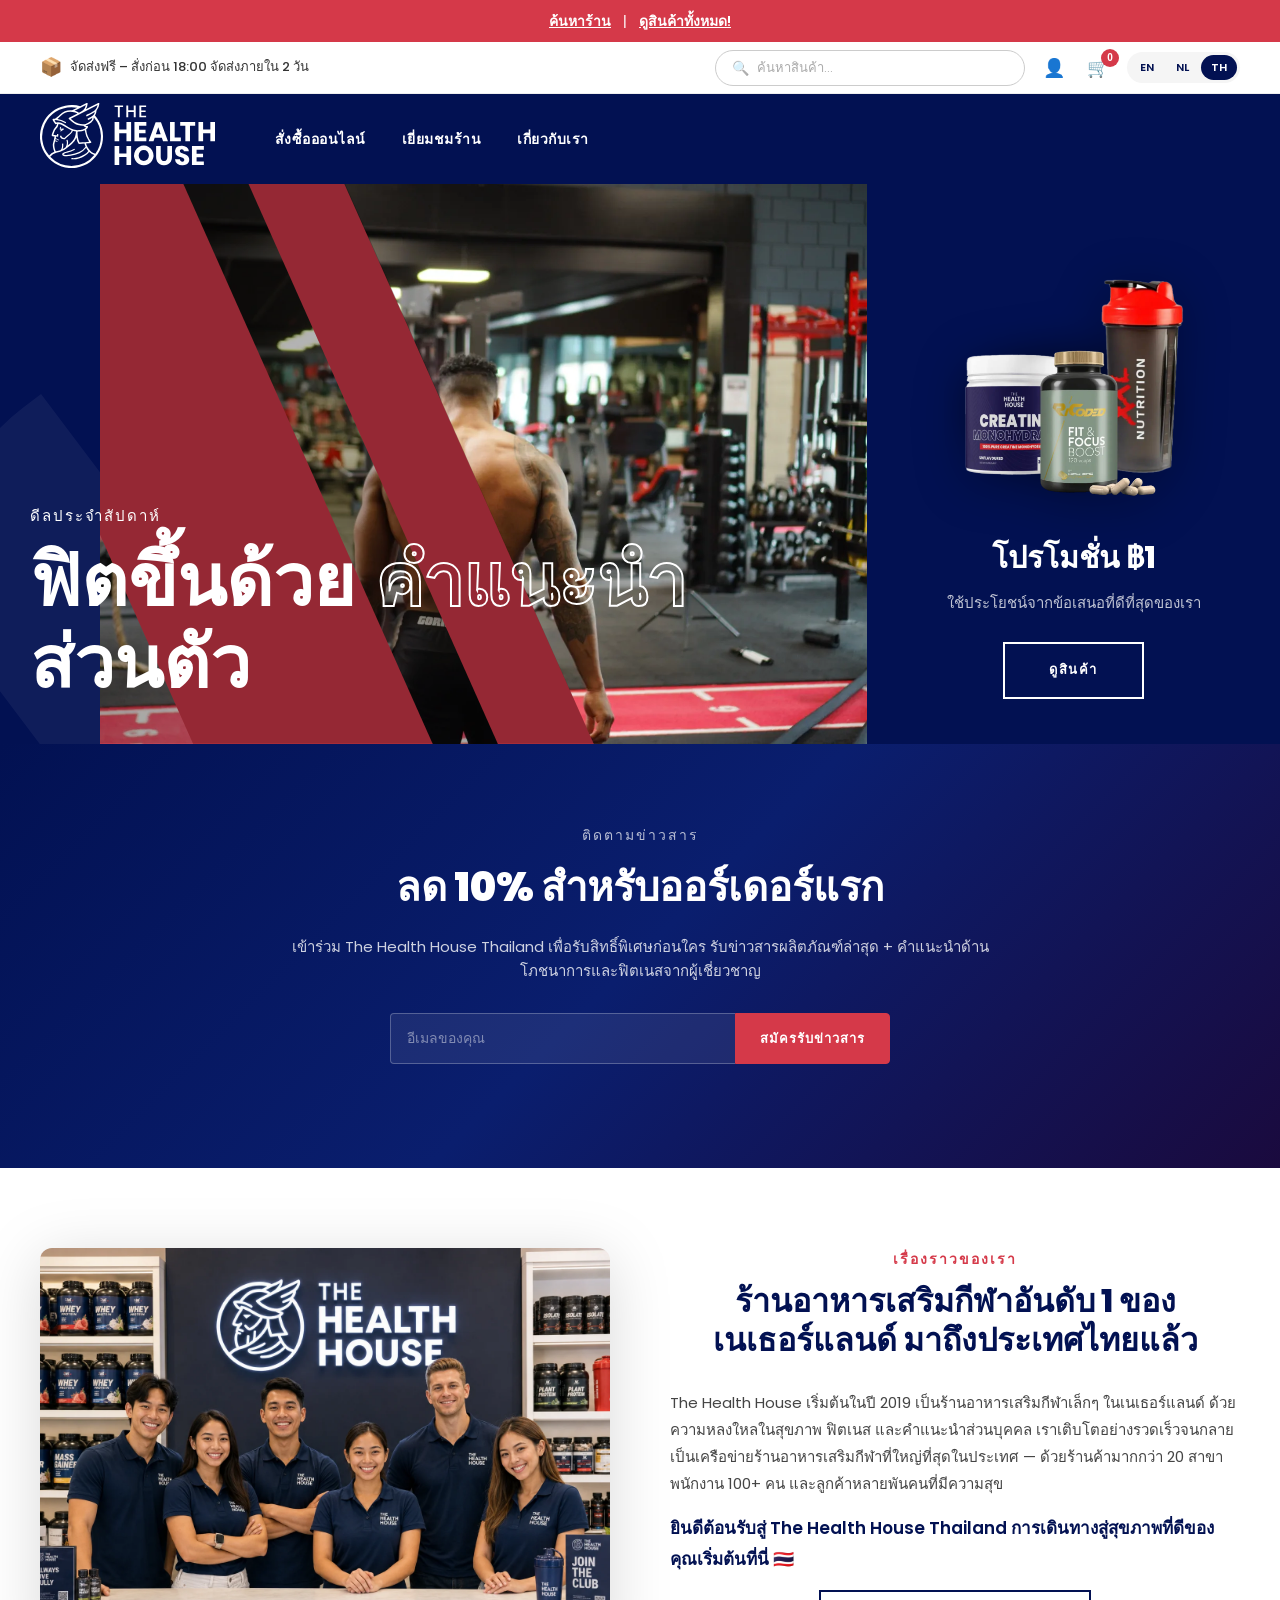
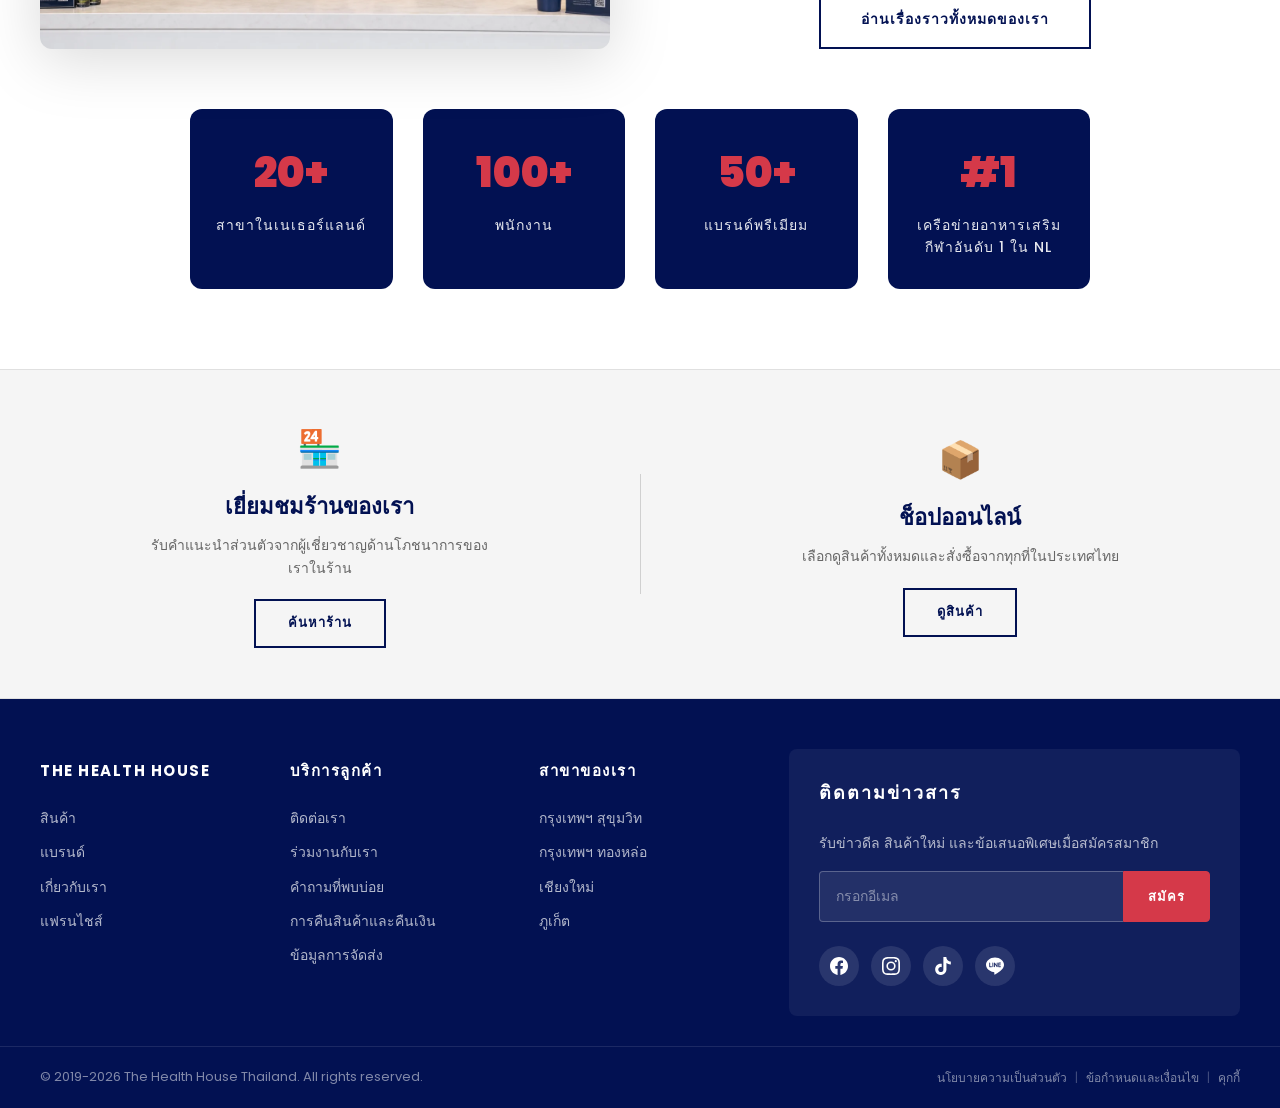
==== index.html @ bcbe236f "Initial commit: THH Thailand whitelabel site - index.html (homepage with hero, GNC-style footer) - a" ====
<!DOCTYPE html>
<html lang="en">
<head>
  <meta charset="UTF-8">
  <meta name="viewport" content="width=device-width, initial-scale=1.0">
  <title>The Health House Thailand</title>
  <link rel="stylesheet" href="styles.css">
</head>
<body>

  <!-- ===== LAYER 1: ANNOUNCEMENT BAR (RED) ===== -->
  <div class="announcement-bar">
    <a href="#locations" data-i18n="annLink1">FIND A STORE</a>
    <span class="divider">|</span>
    <a href="products.html" data-i18n="annLink2">VIEW OUR PRODUCTS!</a>
  </div>

  <!-- ===== LAYER 2: INFO BAR (WHITE) ===== -->
  <div class="info-bar">
    <div class="info-bar-inner">
      <div class="info-bar-left">
        <span class="icon">📦</span>
        <span data-i18n="shippingInfo">Free shipping – Order before 18:00, delivered within 2 days</span>
      </div>
      <div class="info-bar-right">
        <div class="search-box">
          <span class="search-icon">🔍</span>
          <input type="text" data-i18n-placeholder="searchPlaceholder" placeholder="Search products...">
        </div>
        <button class="icon-btn">👤</button>
        <button class="icon-btn cart-btn">🛒<span class="cart-badge">0</span></button>
        <div class="lang-switcher">
          <button onclick="setLang('en')" id="btn-en">EN</button>
          <button onclick="setLang('nl')" id="btn-nl">NL</button>
          <button onclick="setLang('th')" class="active" id="btn-th">TH</button>
        </div>
      </div>
    </div>
  </div>

  <!-- ===== LAYER 3: MAIN NAV (NAVY) ===== -->
  <header class="site-header">
    <div class="header-inner">
      <a href="index.html" class="header-logo">
        <img src="assets/tth-logo.svg" alt="The Health House">
      </a>
      <nav class="header-nav">
        <a href="products.html" data-i18n="navProducts">PRODUCTS</a>
        <a href="#locations" data-i18n="navLocations">VISIT A STORE</a>
        <a href="about.html" data-i18n="navAbout">ABOUT US</a>
      </nav>
    </div>
  </header>

  <!-- ===== HERO SECTION (exact match THH.nl layout) ===== -->
  <section class="hero page-hero">
    <!-- Title overlay - absolutely positioned over the image -->
    <div class="hero-title">
      <span class="title-sub" data-i18n="heroTag">DEALS OF THE WEEK</span>
      <h1 data-i18n-html="heroTitle">FITTER WITH <span>PERSONAL</span> ADVICE</h1>
    </div>
    <!-- Inner: image left + content right -->
    <div class="hero-inner">
      <div class="hero-image" style="background-image: url('assets/hero-gym-bg.webp');"></div>
      <div class="hero-content">
        <img src="assets/Producten-3.webp" alt="Products" class="hero-panel-img">
        <span class="inner-title" data-i18n="heroPanelTitle">€1,- DEALS</span>
        <p data-i18n="heroPanelText">Take advantage of our sharpest offers</p>
        <a href="#products" class="btn-outline-hero" data-i18n="heroCta">VIEW PRODUCTS</a>
      </div>
    </div>
  </section>

  <!-- ===== NEWSLETTER / 10% OFF SECTION ===== -->
  <section class="newsletter-section" id="about">
    <div class="newsletter-inner">
      <p class="sub" data-i18n="nlSub">Stay updated</p>
      <h2 data-i18n="nlTitle">10% OFF YOUR FIRST ORDER</h2>
      <p data-i18n="nlText">Join The Health House Thailand for exclusive access to our launches, the latest products + nutrition and fitness advice from our experts.</p>
      <form class="newsletter-form" onsubmit="event.preventDefault();">
        <input type="email" data-i18n-placeholder="nlPlaceholder" placeholder="Your e-mail address">
        <button type="submit" data-i18n="nlBtn">SUBSCRIBE</button>
      </form>
    </div>
  </section>

  <!-- ===== ABOUT US TEASER ===== -->
  <section class="about-section" id="about-us">
    <div class="about-inner">
      <div class="about-grid">
        <!-- Left: Team image -->
        <div class="about-label">
          <img src="assets/about-team.webp" alt="The Health House Thailand Team">
        </div>
        <!-- Right: Short intro + link -->
        <div class="about-content">
          <p class="section-subtitle" data-i18n="aboutSub">Our Story</p>
          <h2 class="section-title" data-i18n="aboutTitle">THE NETHERLANDS' #1 SPORTS NUTRITION STORE IS COMING TO THAILAND</h2>
          <div class="about-text">
            <p data-i18n="aboutP1">The Health House started in 2019 as a small sports nutrition store in the Netherlands. With a passion for health, fitness and personal advice, we quickly grew into the largest sports nutrition chain in the country — with over 20 stores, 100+ employees, and thousands of happy customers.</p>
            <p data-i18n="aboutP4">Welcome to The Health House Thailand. Your health journey starts here. 🇹🇭</p>
          </div>
          <a href="about.html" class="btn-outline" data-i18n="aboutReadMore">READ OUR FULL STORY</a>
        </div>
      </div>
      <!-- Stats row -->
      <div class="about-stats">
        <div class="stat-card">
          <div class="stat-number">20+</div>
          <div class="stat-label" data-i18n="aboutStat1">Stores in the Netherlands</div>
        </div>
        <div class="stat-card">
          <div class="stat-number">100+</div>
          <div class="stat-label" data-i18n="aboutStat2">Employees</div>
        </div>
        <div class="stat-card">
          <div class="stat-number">50+</div>
          <div class="stat-label" data-i18n="aboutStat3">Premium Brands</div>
        </div>
        <div class="stat-card">
          <div class="stat-number">#1</div>
          <div class="stat-label" data-i18n="aboutStat4">Sports Nutrition Chain in NL</div>
        </div>
      </div>
    </div>
  </section>



  <!-- ===== PRE-FOOTER CTA BANNER ===== -->
  <section class="prefooter-cta">
    <div class="prefooter-inner">
      <div class="prefooter-card">
        <div class="prefooter-icon">🏪</div>
        <h3 data-i18n="prefooterVisitTitle">Visit Our Store</h3>
        <p data-i18n="prefooterVisitText">Get personal advice from our nutrition experts in-store</p>
        <a href="#locations" class="prefooter-btn" data-i18n="prefooterVisitBtn">FIND A STORE</a>
      </div>
      <div class="prefooter-divider"></div>
      <div class="prefooter-card">
        <div class="prefooter-icon">📦</div>
        <h3 data-i18n="prefooterShopTitle">Shop Online</h3>
        <p data-i18n="prefooterShopText">Browse our full product range and order from anywhere in Thailand</p>
        <a href="products.html" class="prefooter-btn" data-i18n="prefooterShopBtn">BROWSE PRODUCTS</a>
      </div>
    </div>
  </section>

  <!-- ===== FOOTER (GNC-inspired modern layout) ===== -->
  <footer class="site-footer" id="contact">
    <div class="footer-main">
      <div class="footer-inner">
        <!-- Col 1: The Health House -->
        <div class="footer-col">
          <h3 data-i18n="footerColTitle">The Health House</h3>
          <ul>
            <li><a href="products.html" data-i18n="footerShop">Products</a></li>
            <li><a href="#" data-i18n="footerBrands">Brands</a></li>
            <li><a href="about.html" data-i18n="footerAbout">About Us</a></li>
            <li><a href="#" data-i18n="footerFranchise">Franchise</a></li>
          </ul>
        </div>

        <!-- Col 2: Customer Service -->
        <div class="footer-col">
          <h3 data-i18n="footerServiceTitle">Customer Service</h3>
          <ul>
            <li><a href="#contact" data-i18n="footerContact">Contact</a></li>
            <li><a href="#" data-i18n="footerJobs">Careers</a></li>
            <li><a href="#" data-i18n="footerFAQ">FAQ</a></li>
            <li><a href="#" data-i18n="footerReturns">Returns & Refunds</a></li>
            <li><a href="#" data-i18n="footerShipping">Shipping Info</a></li>
          </ul>
        </div>

        <!-- Col 3: Our Locations -->
        <div class="footer-col" id="locations">
          <h3 data-i18n="footerLocTitle">Our Locations</h3>
          <ul>
            <li><a href="#" data-i18n="footerLoc1">Bangkok Sukhumvit</a></li>
            <li><a href="#" data-i18n="footerLoc2">Bangkok Thonglor</a></li>
            <li><a href="#" data-i18n="footerLoc3">Chiang Mai</a></li>
            <li><a href="#" data-i18n="footerLoc4">Phuket</a></li>
          </ul>
        </div>

        <!-- Col 4: Stay Connected -->
        <div class="footer-col footer-newsletter">
          <h3 data-i18n="footerNewsletterTitle">STAY CONNECTED</h3>
          <p data-i18n="footerNewsletterText">Get the latest deals, new arrivals and exclusive offers when you sign up</p>
          <form class="newsletter-form" onsubmit="event.preventDefault();">
            <input type="email" data-i18n-placeholder="footerNewsletterPlaceholder" placeholder="Enter email">
            <button type="submit" data-i18n="footerNewsletterBtn">SIGN UP</button>
          </form>
          <div class="footer-social">
            <a href="#" title="Facebook" aria-label="Facebook">
              <svg viewBox="0 0 24 24" fill="currentColor"><path d="M24 12.073c0-6.627-5.373-12-12-12s-12 5.373-12 12c0 5.99 4.388 10.954 10.125 11.854v-8.385H7.078v-3.47h3.047V9.43c0-3.007 1.792-4.669 4.533-4.669 1.312 0 2.686.235 2.686.235v2.953H15.83c-1.491 0-1.956.925-1.956 1.874v2.25h3.328l-.532 3.47h-2.796v8.385C19.612 23.027 24 18.062 24 12.073z"/></svg>
            </a>
            <a href="#" title="Instagram" aria-label="Instagram">
              <svg viewBox="0 0 24 24" fill="currentColor"><path d="M12 2.163c3.204 0 3.584.012 4.85.07 3.252.148 4.771 1.691 4.919 4.919.058 1.265.069 1.645.069 4.849 0 3.205-.012 3.584-.069 4.849-.149 3.225-1.664 4.771-4.919 4.919-1.266.058-1.644.07-4.85.07-3.204 0-3.584-.012-4.849-.07-3.26-.149-4.771-1.699-4.919-4.92-.058-1.265-.07-1.644-.07-4.849 0-3.204.013-3.583.07-4.849.149-3.227 1.664-4.771 4.919-4.919 1.266-.057 1.645-.069 4.849-.069zM12 0C8.741 0 8.333.014 7.053.072 2.695.272.273 2.69.073 7.052.014 8.333 0 8.741 0 12c0 3.259.014 3.668.072 4.948.2 4.358 2.618 6.78 6.98 6.98C8.333 23.986 8.741 24 12 24c3.259 0 3.668-.014 4.948-.072 4.354-.2 6.782-2.618 6.979-6.98.059-1.28.073-1.689.073-4.948 0-3.259-.014-3.667-.072-4.947-.196-4.354-2.617-6.78-6.979-6.98C15.668.014 15.259 0 12 0zm0 5.838a6.162 6.162 0 100 12.324 6.162 6.162 0 000-12.324zM12 16a4 4 0 110-8 4 4 0 010 8zm6.406-11.845a1.44 1.44 0 100 2.881 1.44 1.44 0 000-2.881z"/></svg>
            </a>
            <a href="#" title="TikTok" aria-label="TikTok">
              <svg viewBox="0 0 24 24" fill="currentColor"><path d="M12.525.02c1.31-.02 2.61-.01 3.91-.02.08 1.53.63 3.09 1.75 4.17 1.12 1.11 2.7 1.62 4.24 1.79v4.03c-1.44-.05-2.89-.35-4.2-.97-.57-.26-1.1-.59-1.62-.93-.01 2.92.01 5.84-.02 8.75-.08 1.4-.54 2.79-1.35 3.94-1.31 1.92-3.58 3.17-5.91 3.21-1.43.08-2.86-.31-4.08-1.03-2.02-1.19-3.44-3.37-3.65-5.71-.02-.5-.03-1-.01-1.49.18-1.9 1.12-3.72 2.58-4.96 1.66-1.44 3.98-2.13 6.15-1.72.02 1.48-.04 2.96-.04 4.44-.99-.32-2.15-.23-3.02.37-.63.41-1.11 1.04-1.36 1.75-.21.51-.15 1.07-.14 1.61.24 1.64 1.82 3.02 3.5 2.87 1.12-.01 2.19-.66 2.77-1.61.19-.33.4-.67.41-1.06.1-1.79.06-3.57.07-5.36.01-4.03-.01-8.05.02-12.07z"/></svg>
            </a>
            <a href="#" title="LINE" aria-label="LINE">
              <svg viewBox="0 0 24 24" fill="currentColor"><path d="M19.365 9.863c.349 0 .63.285.63.631 0 .345-.281.63-.63.63H17.61v1.125h1.755c.349 0 .63.283.63.63 0 .344-.281.629-.63.629h-2.386c-.345 0-.627-.285-.627-.629V8.108c0-.345.282-.63.63-.63h2.386c.346 0 .627.285.627.63 0 .349-.281.63-.63.63H17.61v1.125h1.755zm-3.855 3.016c0 .27-.174.51-.432.596-.064.021-.133.031-.199.031-.211 0-.391-.09-.51-.25l-2.443-3.317v2.94c0 .344-.279.629-.631.629-.346 0-.626-.285-.626-.629V8.108c0-.27.173-.51.43-.595.06-.023.136-.033.194-.033.195 0 .375.104.495.254l2.462 3.33V8.108c0-.345.282-.63.63-.63.345 0 .63.285.63.63v4.771zm-5.741 0c0 .344-.282.629-.631.629-.345 0-.627-.285-.627-.629V8.108c0-.345.282-.63.63-.63.346 0 .628.285.628.63v4.771zm-2.466.629H4.917c-.345 0-.63-.285-.63-.629V8.108c0-.345.285-.63.63-.63.348 0 .63.285.63.63v4.141h1.756c.348 0 .629.283.629.63 0 .344-.282.629-.629.629M24 10.314C24 4.943 18.615.572 12 .572S0 4.943 0 10.314c0 4.811 4.27 8.842 10.035 9.608.391.082.923.258 1.058.59.12.301.079.766.038 1.08l-.164 1.02c-.045.301-.24 1.186 1.049.645 1.291-.539 6.916-4.078 9.436-6.975C23.176 14.393 24 12.458 24 10.314"/></svg>
            </a>
          </div>
        </div>
      </div>
    </div>

    <!-- Footer bottom -->
    <div class="footer-bottom">
      <div class="footer-bottom-inner">
        <span class="footer-copyright">© 2019-2026 The Health House Thailand. All rights reserved.</span>
        <div class="footer-legal">
          <a href="#" data-i18n="footerPrivacy">Privacy Policy</a>
          <span class="footer-sep">|</span>
          <a href="#" data-i18n="footerTerms">Terms & Conditions</a>
          <span class="footer-sep">|</span>
          <a href="#" data-i18n="footerCookies">Cookies</a>
        </div>
      </div>
    </div>
  </footer>

  <script src="app.js"></script>
</body>
</html>
---- styles.css ----
/* ===== The Health House Thailand — 1:1 match with thehealthhouse.nl ===== */
@import url('https://fonts.googleapis.com/css2?family=Poppins:wght@300;400;500;600;700;800;900&display=swap');

:root {
  --navy: #021152;
  --red: #d53949;
  --white: #ffffff;
  --light-gray: #f5f5f5;
  --text-dark: #333;
  --text-light: #777;
}

* { margin: 0; padding: 0; box-sizing: border-box; }
html { scroll-behavior: smooth; }
body { font-family: 'Poppins', sans-serif; color: var(--text-dark); line-height: 1.6; }
a { text-decoration: none; color: inherit; }
img { max-width: 100%; height: auto; }

/* ===== LAYER 1: ANNOUNCEMENT BAR (RED) ===== */
.announcement-bar {
  background: var(--red);
  color: var(--white);
  font-size: 14px;
  font-weight: 500;
  padding: 10px 0;
  text-align: center;
  text-transform: uppercase;
}
.announcement-bar a {
  color: var(--white);
  font-weight: 600;
  text-decoration: underline;
}
.announcement-bar a:hover { opacity: 0.85; }
.announcement-bar .divider {
  margin: 0 8px;
  opacity: 0.8;
}

/* ===== LAYER 2: INFO BAR (WHITE) ===== */
.info-bar {
  background: var(--white);
  border-bottom: 1px solid #eee;
  padding: 0 40px;
  height: 52px;
  display: flex;
  align-items: center;
}
.info-bar-inner {
  max-width: 1400px;
  margin: 0 auto;
  width: 100%;
  display: flex;
  align-items: center;
  justify-content: space-between;
}
.info-bar-left {
  display: flex;
  align-items: center;
  gap: 8px;
  font-size: 13px;
  color: var(--text-dark);
  font-weight: 500;
}
.info-bar-left .icon { font-size: 18px; }
.info-bar-right {
  display: flex;
  align-items: center;
  gap: 14px;
}

/* Search box in info bar */
.search-box {
  display: flex;
  align-items: center;
  border: 1.5px solid #ccc;
  border-radius: 25px;
  padding: 6px 16px;
  gap: 8px;
  min-width: 220px;
}
.search-box .search-icon { font-size: 14px; opacity: 0.5; }
.search-box input {
  border: none;
  outline: none;
  font-family: 'Poppins', sans-serif;
  font-size: 13px;
  color: var(--text-dark);
  width: 100%;
  background: transparent;
}
.search-box input::placeholder { color: #aaa; }

/* Icon buttons in info bar */
.icon-btn {
  background: none;
  border: none;
  font-size: 18px;
  cursor: pointer;
  padding: 4px;
  position: relative;
}
.cart-btn .cart-badge {
  position: absolute;
  top: -4px;
  right: -6px;
  background: var(--red);
  color: var(--white);
  font-size: 10px;
  font-weight: 700;
  width: 18px;
  height: 18px;
  border-radius: 50%;
  display: flex;
  align-items: center;
  justify-content: center;
}

/* Language switcher */
.lang-switcher {
  display: flex;
  gap: 2px;
  background: var(--light-gray);
  border-radius: 20px;
  padding: 3px;
}
.lang-switcher button {
  padding: 4px 10px;
  border: none;
  border-radius: 16px;
  font-size: 11px;
  font-weight: 600;
  font-family: 'Poppins', sans-serif;
  cursor: pointer;
  transition: all 0.3s;
  background: transparent;
  color: var(--navy);
}
.lang-switcher button.active {
  background: var(--navy);
  color: var(--white);
}
.lang-switcher button:hover:not(.active) { background: #e0e0e0; }

/* ===== LAYER 3: MAIN NAV (NAVY) ===== */
.site-header {
  background: var(--navy);
  padding: 0 40px;
  display: flex;
  align-items: center;
  justify-content: center;
  position: sticky;
  top: 0;
  z-index: 1000;
  height: 90px;
}
.site-header .header-inner {
  max-width: 1400px;
  margin: 0 auto;
  width: 100%;
  display: flex;
  align-items: center;
  gap: 60px;
}
.header-logo img {
  height: 65px;
  filter: brightness(0) invert(1);
}
.header-nav {
  display: flex;
  gap: 36px;
  align-items: center;
}
.header-nav a {
  font-size: 14px;
  font-weight: 600;
  text-transform: uppercase;
  color: var(--white);
  letter-spacing: 0.5px;
  transition: color 0.3s;
  position: relative;
  white-space: nowrap;
}
.header-nav a:hover { color: var(--red); }
.header-nav a::after {
  content: '';
  position: absolute;
  bottom: -4px;
  left: 0;
  width: 0;
  height: 2px;
  background: var(--red);
  transition: width 0.3s;
}
.header-nav a:hover::after { width: 100%; }

/* ===== HERO SECTION (exact match THH.nl) ===== */
.page-hero {
  position: relative;
  background: var(--navy);
  overflow: visible;
  padding: 0;
}
/* Subtle background pattern overlay */
.page-hero::after {
  content: '';
  position: absolute;
  inset: 0;
  background-image: url('assets/bg-pat-01.svg');
  background-size: cover;
  background-repeat: no-repeat;
  opacity: 0.5;
  z-index: 0;
  pointer-events: none;
}

/* Title — absolutely positioned over the image */
.hero-title {
  position: absolute;
  bottom: 40px;
  left: 30px;
  z-index: 10;
  width: 55%;
  color: var(--white);
}
.hero-title .title-sub {
  display: block;
  font-size: 15px;
  font-weight: 500;
  text-transform: uppercase;
  letter-spacing: 2px;
  margin-bottom: 12px;
}
.hero-title h1 {
  font-family: 'Open Sans', sans-serif;
  font-size: 72px;
  font-weight: 800;
  line-height: 82px;
  text-transform: uppercase;
  color: var(--white);
  margin: 0;
}
/* "PERSONAL" / "PERSOONLIJK" — outline text effect */
.hero-title h1 span {
  color: transparent;
  -webkit-text-stroke: 2px var(--white);
  -webkit-text-fill-color: transparent;
}

/* Hero inner — image left + content right */
.hero-inner {
  position: relative;
  z-index: 1;
  display: flex;
  margin: 0 0 0 100px;
}

/* Hero image — gym photo */
.hero-image {
  flex: 0 0 65%;
  min-height: 560px;
  background-size: cover;
  background-position: center center;
  position: relative;
}
/* Diagonal red lines overlay on image */
.hero-image::after {
  content: '';
  position: absolute;
  inset: 0;
  right: -80px;
  background-image: url('assets/hero-img-overlay.svg');
  background-size: contain;
  background-repeat: no-repeat;
  z-index: 1;
  pointer-events: none;
}

/* Hero content — navy panel with product */
.hero-content {
  flex: 1;
  background: var(--navy);
  display: flex;
  flex-direction: column;
  align-items: center;
  justify-content: center;
  padding: 75px 30px 40px;
  text-align: center;
  color: var(--white);
  position: relative;
  z-index: 2;
}
.hero-panel-img {
  width: 260px;
  max-width: 90%;
  height: auto;
  margin-bottom: 24px;
  filter: drop-shadow(0 8px 24px rgba(0,0,0,0.3));
}
.hero-content .inner-title {
  display: block;
  font-size: 30px;
  font-weight: 800;
  text-transform: uppercase;
  margin-bottom: 10px;
  color: var(--white);
}
.hero-content p {
  font-size: 15px;
  color: rgba(255,255,255,0.75);
  margin-bottom: 28px;
  line-height: 1.5;
}
/* Hero outlined button — white on navy bg */
.btn-outline-hero {
  display: inline-block;
  padding: 16px 44px;
  background: transparent;
  color: var(--white);
  font-size: 13px;
  font-weight: 700;
  text-transform: uppercase;
  border: 2px solid var(--white);
  border-radius: 0;
  cursor: pointer;
  transition: all 0.3s;
  letter-spacing: 1.5px;
}
.btn-outline-hero:hover { background: var(--white); color: var(--navy); }

/* General primary button */
.btn-primary {
  display: inline-block;
  padding: 16px 40px;
  background: var(--white);
  color: var(--navy);
  font-size: 14px;
  font-weight: 700;
  text-transform: uppercase;
  border: none;
  cursor: pointer;
  transition: all 0.3s;
  letter-spacing: 1px;
}
.btn-primary:hover { background: var(--red); color: var(--white); }

/* ===== SECTION TITLES (matches "POPULAIR" / "BEST SELLER") ===== */
.section { padding: 60px 40px; }
.section-inner { max-width: 1400px; margin: 0 auto; }
.section-subtitle {
  text-align: center;
  font-size: 16px;
  font-weight: 600;
  color: var(--red);
  text-transform: uppercase;
  letter-spacing: 2px;
  margin-bottom: 8px;
}
.section-title {
  text-align: center;
  font-size: 48px;
  font-weight: 900;
  color: var(--navy);
  text-transform: uppercase;
  margin-bottom: 40px;
}

/* ===== PRODUCT GRID (5 columns like original) ===== */
.product-grid {
  display: grid;
  grid-template-columns: repeat(5, 1fr);
  gap: 24px;
  margin-bottom: 40px;
}
.product-card {
  position: relative;
  text-align: left;
}
.product-card .badge {
  position: absolute;
  top: 10px;
  left: 10px;
  background: var(--red);
  color: var(--white);
  font-size: 11px;
  font-weight: 700;
  padding: 4px 10px;
  border-radius: 3px;
  text-transform: uppercase;
  z-index: 2;
}
.product-card .badge.coming-soon {
  background: var(--navy);
}
.product-card-img {
  width: 100%;
  aspect-ratio: 1;
  object-fit: contain;
  background: var(--white);
  margin-bottom: 12px;
}
.product-card .brand {
  font-size: 13px;
  font-weight: 500;
  color: var(--red);
  margin-bottom: 4px;
}
.product-card .name {
  font-size: 15px;
  font-weight: 700;
  color: var(--navy);
  line-height: 1.3;
  margin-bottom: 8px;
}
.product-card .price {
  font-size: 18px;
  font-weight: 700;
  color: var(--navy);
}
.product-card .price .old {
  text-decoration: line-through;
  color: var(--text-light);
  font-weight: 400;
  margin-right: 8px;
}
.product-card .coming-soon-text {
  font-size: 14px;
  font-weight: 600;
  color: var(--red);
}

/* View more button (outlined, centered) */
.btn-outline {
  display: block;
  width: fit-content;
  margin: 0 auto;
  padding: 16px 40px;
  border: 2px solid var(--navy);
  background: transparent;
  color: var(--navy);
  font-size: 14px;
  font-weight: 700;
  text-transform: uppercase;
  letter-spacing: 1px;
  cursor: pointer;
  transition: all 0.3s;
  font-family: 'Poppins', sans-serif;
}
.btn-outline:hover {
  background: var(--navy);
  color: var(--white);
}

/* ===== NEWSLETTER / 10% KORTING SECTION ===== */
.newsletter-section {
  background: linear-gradient(135deg, var(--navy) 0%, #0a1e6e 50%, #1a0a3e 100%);
  padding: 80px 40px;
  text-align: center;
  color: var(--white);
}
.newsletter-inner {
  max-width: 700px;
  margin: 0 auto;
}
.newsletter-section .sub {
  font-size: 14px;
  text-transform: uppercase;
  letter-spacing: 2px;
  color: rgba(255,255,255,0.7);
  margin-bottom: 8px;
}
.newsletter-section h2 {
  font-size: 40px;
  font-weight: 900;
  text-transform: uppercase;
  margin-bottom: 16px;
}
.newsletter-section p {
  font-size: 15px;
  color: rgba(255,255,255,0.8);
  margin-bottom: 30px;
  line-height: 1.6;
}
.newsletter-form {
  display: flex;
  gap: 0;
  max-width: 500px;
  margin: 0 auto;
}
.newsletter-form input {
  flex: 1;
  padding: 16px 20px;
  border: none;
  font-family: 'Poppins', sans-serif;
  font-size: 14px;
  border-radius: 0;
}
.newsletter-form button {
  padding: 16px 30px;
  background: var(--red);
  color: var(--white);
  border: none;
  font-family: 'Poppins', sans-serif;
  font-size: 14px;
  font-weight: 700;
  text-transform: uppercase;
  cursor: pointer;
  transition: background 0.3s;
}
.newsletter-form button:hover { background: #c02d3d; }

/* ===== CATEGORIES GRID (2-column with images) ===== */
.categories-grid {
  display: grid;
  grid-template-columns: repeat(4, 1fr);
  gap: 20px;
}
.category-card {
  position: relative;
  border-radius: 8px;
  overflow: hidden;
  aspect-ratio: 1;
}
.category-card img {
  width: 100%;
  height: 100%;
  object-fit: cover;
  transition: transform 0.5s;
}
.category-card:hover img { transform: scale(1.05); }
.category-card .overlay {
  position: absolute;
  bottom: 0;
  left: 0;
  right: 0;
  padding: 20px;
  background: linear-gradient(transparent, rgba(0,0,0,0.7));
  color: var(--white);
}
.category-card .overlay h3 {
  font-size: 18px;
  font-weight: 700;
  margin-bottom: 8px;
}
.category-card .overlay .shop-link {
  font-size: 13px;
  font-weight: 600;
  color: var(--white);
  text-decoration: underline;
  text-transform: uppercase;
}

/* ===== BOXING SECTION (matches "BEN JIJ OOK ZO'N VECHTER?") ===== */
.boxing-section {
  padding: 60px 40px;
  background: var(--white);
}

/* ===== PRE-FOOTER CTA BANNER ===== */
.prefooter-cta {
  background: var(--light-gray);
  padding: 0;
  border-top: 1px solid #e0e0e0;
  border-bottom: 1px solid #e0e0e0;
}
.prefooter-inner {
  max-width: 1400px;
  margin: 0 auto;
  display: grid;
  grid-template-columns: 1fr auto 1fr;
  align-items: center;
}
.prefooter-card {
  text-align: center;
  padding: 50px 40px;
}
.prefooter-icon {
  font-size: 36px;
  margin-bottom: 12px;
}
.prefooter-card h3 {
  font-size: 22px;
  font-weight: 800;
  color: var(--navy);
  text-transform: uppercase;
  margin-bottom: 10px;
}
.prefooter-card p {
  font-size: 14px;
  color: #666;
  line-height: 1.6;
  margin-bottom: 20px;
  max-width: 340px;
  margin-left: auto;
  margin-right: auto;
}
.prefooter-btn {
  display: inline-block;
  padding: 12px 32px;
  border: 2px solid var(--navy);
  color: var(--navy);
  font-family: 'Poppins', sans-serif;
  font-size: 13px;
  font-weight: 700;
  text-transform: uppercase;
  letter-spacing: 1px;
  transition: all 0.3s;
  text-decoration: none;
}
.prefooter-btn:hover {
  background: var(--navy);
  color: var(--white);
}
.prefooter-divider {
  width: 1px;
  height: 120px;
  background: #d0d0d0;
}

/* ===== FOOTER (Modern, GNC-inspired) ===== */
.site-footer {
  background: var(--navy);
  color: var(--white);
  padding: 0;
}
.footer-main {
  padding: 60px 40px 40px;
}
.footer-inner {
  max-width: 1400px;
  margin: 0 auto;
  display: grid;
  grid-template-columns: 1fr 1fr 1fr 1.4fr;
  gap: 50px;
}
.footer-col h3 {
  font-size: 15px;
  font-weight: 700;
  margin-bottom: 24px;
  text-transform: uppercase;
  letter-spacing: 1.5px;
  color: var(--white);
}
.footer-col p {
  font-size: 14px;
  color: rgba(255,255,255,0.7);
  line-height: 1.7;
  margin-bottom: 12px;
}
.footer-col a {
  color: rgba(255,255,255,0.7);
  transition: color 0.3s;
  text-decoration: none;
}
.footer-col a:hover { color: var(--red); }
.footer-col ul {
  list-style: none;
  padding: 0;
  margin: 0;
}
.footer-col ul li {
  margin-bottom: 12px;
  font-size: 14px;
}
.footer-col ul li a {
  color: rgba(255,255,255,0.7);
  position: relative;
  padding-left: 0;
  transition: color 0.3s, padding-left 0.3s;
}
.footer-col ul li a:hover {
  color: var(--white);
  padding-left: 6px;
}

/* Newsletter in footer */
.footer-newsletter {
  background: rgba(255,255,255,0.06);
  padding: 30px;
  border-radius: 8px;
  margin: -10px 0;
}
.footer-newsletter h3 {
  font-size: 18px;
  font-weight: 800;
  letter-spacing: 2px;
}
.newsletter-form {
  display: flex;
  gap: 0;
  margin-top: 16px;
  margin-bottom: 24px;
}
.newsletter-form input {
  flex: 1;
  padding: 14px 16px;
  border: 1px solid rgba(255,255,255,0.25);
  border-right: none;
  background: rgba(255,255,255,0.08);
  color: var(--white);
  font-family: 'Poppins', sans-serif;
  font-size: 14px;
  border-radius: 4px 0 0 4px;
  outline: none;
  transition: border-color 0.3s;
}
.newsletter-form input:focus {
  border-color: var(--red);
}
.newsletter-form input::placeholder {
  color: rgba(255,255,255,0.45);
}
.newsletter-form button {
  padding: 14px 24px;
  background: var(--red);
  color: var(--white);
  border: 1px solid var(--red);
  font-family: 'Poppins', sans-serif;
  font-size: 13px;
  font-weight: 700;
  text-transform: uppercase;
  letter-spacing: 1px;
  cursor: pointer;
  border-radius: 0 4px 4px 0;
  transition: background 0.3s;
  white-space: nowrap;
}
.newsletter-form button:hover {
  background: #c02d3d;
}

/* Social icons */
.footer-social {
  display: flex;
  gap: 12px;
}
.footer-social a {
  width: 40px;
  height: 40px;
  border-radius: 50%;
  background: rgba(255,255,255,0.1);
  display: flex;
  align-items: center;
  justify-content: center;
  color: var(--white);
  transition: background 0.3s, transform 0.3s;
}
.footer-social a svg {
  width: 18px;
  height: 18px;
}
.footer-social a:hover {
  background: var(--red);
  transform: translateY(-2px);
  color: var(--white);
}

/* Footer bottom */
.footer-bottom {
  border-top: 1px solid rgba(255,255,255,0.1);
  padding: 20px 40px;
}
.footer-bottom-inner {
  max-width: 1400px;
  margin: 0 auto;
  width: 100%;
  display: flex;
  align-items: center;
  justify-content: space-between;
}
.footer-copyright {
  font-size: 13px;
  color: rgba(255,255,255,0.5);
}
.footer-legal {
  display: flex;
  gap: 8px;
  align-items: center;
}
.footer-legal a {
  font-size: 12px;
  color: rgba(255,255,255,0.5);
  text-decoration: none;
  transition: color 0.3s;
}
.footer-legal a:hover { color: var(--white); }
.footer-sep {
  color: rgba(255,255,255,0.25);
  font-size: 12px;
}

/* ===== ABOUT US SECTION ===== */
.about-section {
  padding: 80px 40px;
  background: var(--white);
}
.about-inner {
  max-width: 1200px;
  margin: 0 auto;
}
.about-grid {
  display: grid;
  grid-template-columns: 1fr 1fr;
  gap: 60px;
  align-items: stretch;
  margin-bottom: 60px;
}
.about-label {
  display: flex;
  justify-content: center;
  align-items: stretch;
}
.about-label img {
  width: 100%;
  max-width: 100%;
  height: 100%;
  object-fit: cover;
  border-radius: 12px;
  filter: drop-shadow(0 10px 30px rgba(0,0,0,0.15));
}
.about-content .section-subtitle {
  color: var(--red);
  font-size: 14px;
  font-weight: 600;
  text-transform: uppercase;
  letter-spacing: 2px;
  margin-bottom: 12px;
}
.about-content .section-title {
  color: var(--navy);
  font-size: 32px;
  font-weight: 800;
  margin-bottom: 30px;
  line-height: 1.2;
}
.about-text {
  margin: 0;
}
.about-text p {
  color: #444;
  font-size: 15px;
  line-height: 1.8;
  margin-bottom: 16px;
}
.about-text p:last-child {
  font-size: 17px;
  font-weight: 600;
  color: var(--navy);
}
.about-stats {
  display: grid;
  grid-template-columns: repeat(4, 1fr);
  gap: 30px;
  max-width: 900px;
  margin: 0 auto;
}
.stat-card {
  text-align: center;
  background: var(--navy);
  color: var(--white);
  border-radius: 12px;
  padding: 30px 20px;
}
.stat-number {
  font-size: 42px;
  font-weight: 900;
  color: var(--red);
  margin-bottom: 8px;
}
.stat-label {
  font-size: 14px;
  font-weight: 500;
  text-transform: uppercase;
  letter-spacing: 1px;
  opacity: 0.9;
}

/* ===== RESPONSIVE ===== */
@media (max-width: 1024px) {
  .product-grid { grid-template-columns: repeat(3, 1fr); }
  .categories-grid { grid-template-columns: repeat(2, 1fr); }
  .hero-inner { flex-direction: column; margin-left: 0; }
  .hero-image { min-height: 400px; }
  .hero-title { width: 70%; bottom: auto; top: 50%; transform: translateY(-50%); }
  .hero-title h1 { font-size: 52px; line-height: 58px; }
  .hero-content { padding: 40px 30px; }
  .footer-inner { grid-template-columns: repeat(2, 1fr); }
  .prefooter-inner { grid-template-columns: 1fr; }
  .prefooter-divider { width: 80%; height: 1px; margin: 0 auto; }
  .prefooter-card { padding: 30px 40px; }
  .about-stats { grid-template-columns: repeat(2, 1fr); }
  .about-grid { grid-template-columns: 1fr; }
  .about-content .section-title { font-size: 28px; }
}
@media (max-width: 768px) {
  .product-grid { grid-template-columns: repeat(2, 1fr); }
  .categories-grid { grid-template-columns: 1fr; }
  .header-nav { display: none; }
  .info-bar { padding: 0 16px; }
  .site-header { padding: 10px 16px; }
  .section { padding: 40px 16px; }
  .hero-title { width: 85%; left: 16px; }
  .hero-title h1 { font-size: 36px; line-height: 42px; }
  .section-title { font-size: 32px; }
  .footer-main { padding: 40px 20px 30px; }
  .footer-inner { grid-template-columns: 1fr; gap: 30px; }
  .footer-newsletter { margin: 0; }
  .footer-bottom { padding: 16px 20px; }
  .footer-bottom-inner { flex-direction: column; gap: 12px; text-align: center; }
  .footer-legal { flex-wrap: wrap; justify-content: center; }
  .about-hero h1 { font-size: 28px; }
  .about-hero-desc { font-size: 14px; }
  .about-promise-grid { grid-template-columns: 1fr; }
  .pillars-grid { grid-template-columns: 1fr; }
  .timeline-item { flex-direction: column; gap: 8px; }
  .timeline-year { min-width: auto; text-align: left; }
  .about-stats-inner { grid-template-columns: repeat(2, 1fr); }
  .category-filter-inner { flex-wrap: wrap; justify-content: center; }
  .products-banner h1 { font-size: 24px; }
}

/* ===== ABOUT PAGE HERO ===== */
.about-hero {
  background: linear-gradient(135deg, var(--navy) 0%, #0a1e6e 50%, #1a0a3e 100%);
  padding: 100px 40px 80px;
  text-align: center;
  color: var(--white);
  position: relative;
  overflow: hidden;
}
.about-hero::before {
  content: '';
  position: absolute;
  top: -50%;
  left: -50%;
  width: 200%;
  height: 200%;
  background: radial-gradient(circle at 30% 50%, rgba(213, 57, 73, 0.08) 0%, transparent 50%),
              radial-gradient(circle at 70% 50%, rgba(213, 57, 73, 0.05) 0%, transparent 50%);
  pointer-events: none;
}
.about-hero-inner {
  max-width: 900px;
  margin: 0 auto;
  position: relative;
  z-index: 1;
}
.about-hero-sub {
  font-size: 14px;
  font-weight: 600;
  text-transform: uppercase;
  letter-spacing: 4px;
  color: var(--red);
  margin-bottom: 20px;
}
.about-hero h1 {
  font-size: 48px;
  font-weight: 900;
  text-transform: uppercase;
  line-height: 1.15;
  margin-bottom: 24px;
  color: var(--white);
}
.about-hero-desc {
  font-size: 17px;
  color: rgba(255,255,255,0.8);
  line-height: 1.7;
  max-width: 700px;
  margin: 0 auto;
}

/* ===== ABOUT PROMISE SECTION ===== */
.about-promise {
  background: var(--white);
}
.about-promise-grid {
  display: grid;
  grid-template-columns: 1fr 1fr;
  gap: 60px;
  align-items: center;
}
.about-promise-image img {
  width: 100%;
  border-radius: 12px;
  box-shadow: 0 15px 40px rgba(0,0,0,0.12);
}
.about-promise-content .section-subtitle {
  text-align: left;
}
.about-promise-title {
  text-align: left !important;
  font-size: 32px !important;
  line-height: 1.2;
}
.about-promise-content p {
  color: #555;
  font-size: 15px;
  line-height: 1.8;
  margin-bottom: 16px;
}

/* ===== THREE PILLARS ===== */
.about-pillars {
  background: var(--light-gray);
}
.pillars-grid {
  display: grid;
  grid-template-columns: repeat(3, 1fr);
  gap: 40px;
}
.pillar-card {
  background: var(--white);
  padding: 40px 30px;
  border-radius: 12px;
  text-align: center;
  box-shadow: 0 4px 20px rgba(0,0,0,0.06);
  transition: transform 0.3s, box-shadow 0.3s;
}
.pillar-card:hover {
  transform: translateY(-6px);
  box-shadow: 0 12px 40px rgba(0,0,0,0.1);
}
.pillar-icon {
  font-size: 48px;
  margin-bottom: 20px;
}
.pillar-card h3 {
  font-size: 20px;
  font-weight: 800;
  color: var(--navy);
  text-transform: uppercase;
  margin-bottom: 14px;
}
.pillar-card p {
  font-size: 14px;
  color: #666;
  line-height: 1.7;
}

/* ===== TIMELINE / OUR STORY ===== */
.about-story {
  background: var(--white);
}
.timeline {
  max-width: 800px;
  margin: 0 auto;
  position: relative;
  padding-left: 0;
}
.timeline::before {
  content: '';
  position: absolute;
  left: 65px;
  top: 0;
  bottom: 0;
  width: 3px;
  background: linear-gradient(to bottom, var(--red), var(--navy));
  border-radius: 2px;
}
.timeline-item {
  display: flex;
  gap: 30px;
  margin-bottom: 40px;
  position: relative;
  align-items: flex-start;
}
.timeline-item::before {
  content: '';
  position: absolute;
  left: 57px;
  top: 8px;
  width: 19px;
  height: 19px;
  background: var(--red);
  border-radius: 50%;
  border: 3px solid var(--white);
  box-shadow: 0 0 0 3px var(--red);
  z-index: 1;
}
.timeline-year {
  min-width: 50px;
  font-size: 24px;
  font-weight: 900;
  color: var(--navy);
  text-align: right;
}
.timeline-content {
  flex: 1;
  padding-left: 30px;
}
.timeline-content h4 {
  font-size: 18px;
  font-weight: 700;
  color: var(--navy);
  margin-bottom: 8px;
}
.timeline-content p {
  font-size: 14px;
  color: #666;
  line-height: 1.7;
}

/* ===== ABOUT STATS SECTION ===== */
.about-stats-section {
  background: var(--navy);
  padding: 60px 40px;
}
.about-stats-inner {
  max-width: 1000px;
  margin: 0 auto;
  display: grid;
  grid-template-columns: repeat(4, 1fr);
  gap: 30px;
}
.stat-card-lg {
  text-align: center;
  padding: 30px 20px;
}
.stat-card-lg .stat-number {
  font-size: 52px;
  font-weight: 900;
  color: var(--red);
  margin-bottom: 8px;
}
.stat-card-lg .stat-label {
  font-size: 14px;
  font-weight: 500;
  text-transform: uppercase;
  letter-spacing: 1px;
  color: rgba(255,255,255,0.85);
}

/* ===== LEADERSHIP QUOTE ===== */
.about-quote {
  background: var(--light-gray);
  padding: 80px 40px;
}
.leadership-quote {
  max-width: 800px;
  margin: 0 auto;
  text-align: center;
}
.leadership-quote p {
  font-size: 22px;
  font-weight: 500;
  color: var(--navy);
  line-height: 1.7;
  font-style: italic;
  margin-bottom: 24px;
}
.leadership-quote cite {
  font-size: 16px;
  font-weight: 700;
  color: var(--red);
  font-style: normal;
  text-transform: uppercase;
  letter-spacing: 2px;
}

/* ===== PRODUCTS PAGE BANNER ===== */
.products-banner {
  background: linear-gradient(135deg, var(--red) 0%, #c02d3d 100%);
  padding: 50px 40px;
  text-align: center;
  color: var(--white);
}
.products-banner-inner {
  max-width: 800px;
  margin: 0 auto;
}
.products-banner h1 {
  font-size: 36px;
  font-weight: 900;
  text-transform: uppercase;
  margin-bottom: 16px;
}
.products-banner p {
  font-size: 16px;
  color: rgba(255,255,255,0.9);
  line-height: 1.6;
}

/* ===== PRODUCTS PAGE STYLES ===== */
.products-section {
  background: var(--light-gray);
  padding-bottom: 80px;
}
.products-header {
  text-align: center;
  margin-bottom: 30px;
}
.products-count {
  font-size: 15px;
  color: var(--text-light);
  margin-top: -20px;
  margin-bottom: 20px;
  text-align: center;
}

/* Category Filter Bar */
.category-filter {
  margin-bottom: 40px;
  overflow-x: auto;
  padding-bottom: 8px;
}
.category-filter-inner {
  display: flex;
  gap: 8px;
  justify-content: center;
  min-width: max-content;
}
.filter-btn {
  padding: 10px 20px;
  border: 2px solid var(--navy);
  background: transparent;
  color: var(--navy);
  font-family: 'Poppins', sans-serif;
  font-size: 13px;
  font-weight: 600;
  text-transform: uppercase;
  cursor: pointer;
  border-radius: 30px;
  transition: all 0.3s;
  white-space: nowrap;
}
.filter-btn:hover {
  background: var(--navy);
  color: var(--white);
}
.filter-btn.active {
  background: var(--navy);
  color: var(--white);
}

/* Product card adjustments for products page */
.products-section .product-grid {
  background: transparent;
}
.products-section .product-card {
  background: var(--white);
  border-radius: 8px;
  padding: 16px;
  box-shadow: 0 2px 12px rgba(0,0,0,0.06);
  transition: transform 0.3s, box-shadow 0.3s;
}
.products-section .product-card:hover {
  transform: translateY(-4px);
  box-shadow: 0 8px 24px rgba(0,0,0,0.1);
}

.products-coming-note {
  text-align: center;
  font-size: 13px;
  color: var(--text-light);
  margin-top: 40px;
  font-style: italic;
}

/* ===== RESPONSIVE (additional for new pages) ===== */
@media (max-width: 1024px) {
  .about-hero h1 { font-size: 36px; }
  .about-promise-grid { grid-template-columns: 1fr; }
  .pillars-grid { grid-template-columns: repeat(2, 1fr); }
  .about-stats-inner { grid-template-columns: repeat(2, 1fr); }
  .timeline::before { left: 65px; }
}
@media (max-width: 768px) {
  .about-hero { padding: 60px 20px 50px; }
  .about-hero h1 { font-size: 28px; }
  .about-hero-desc { font-size: 14px; }
  .pillars-grid { grid-template-columns: 1fr; }
  .timeline::before { display: none; }
  .timeline-item::before { display: none; }
  .timeline-item { flex-direction: column; gap: 8px; padding-left: 0; }
  .timeline-year { min-width: auto; text-align: left; }
  .timeline-content { padding-left: 0; }
  .about-stats-inner { grid-template-columns: repeat(2, 1fr); gap: 16px; }
  .stat-card-lg .stat-number { font-size: 36px; }
  .leadership-quote p { font-size: 18px; }
  .products-banner { padding: 30px 20px; }
  .products-banner h1 { font-size: 24px; }
  .category-filter-inner { justify-content: flex-start; }
  .products-section { padding: 40px 16px; }
}
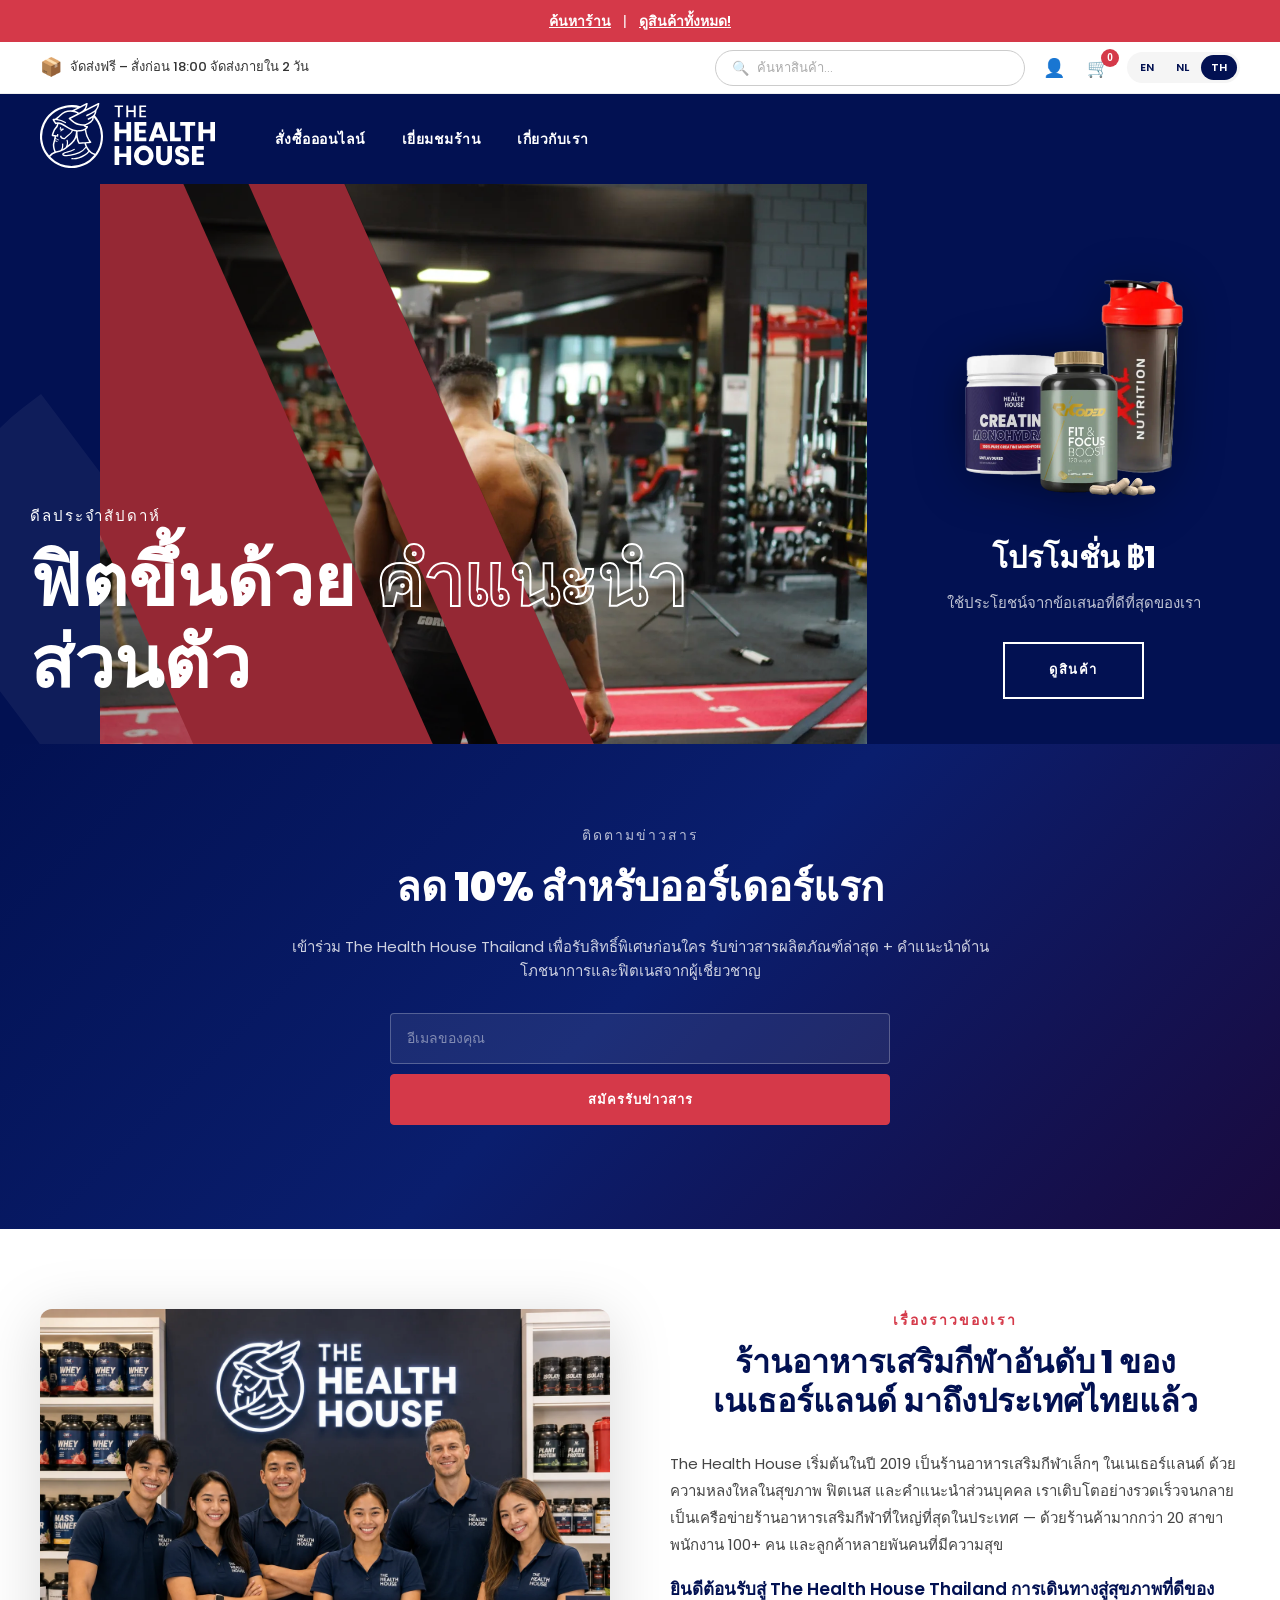
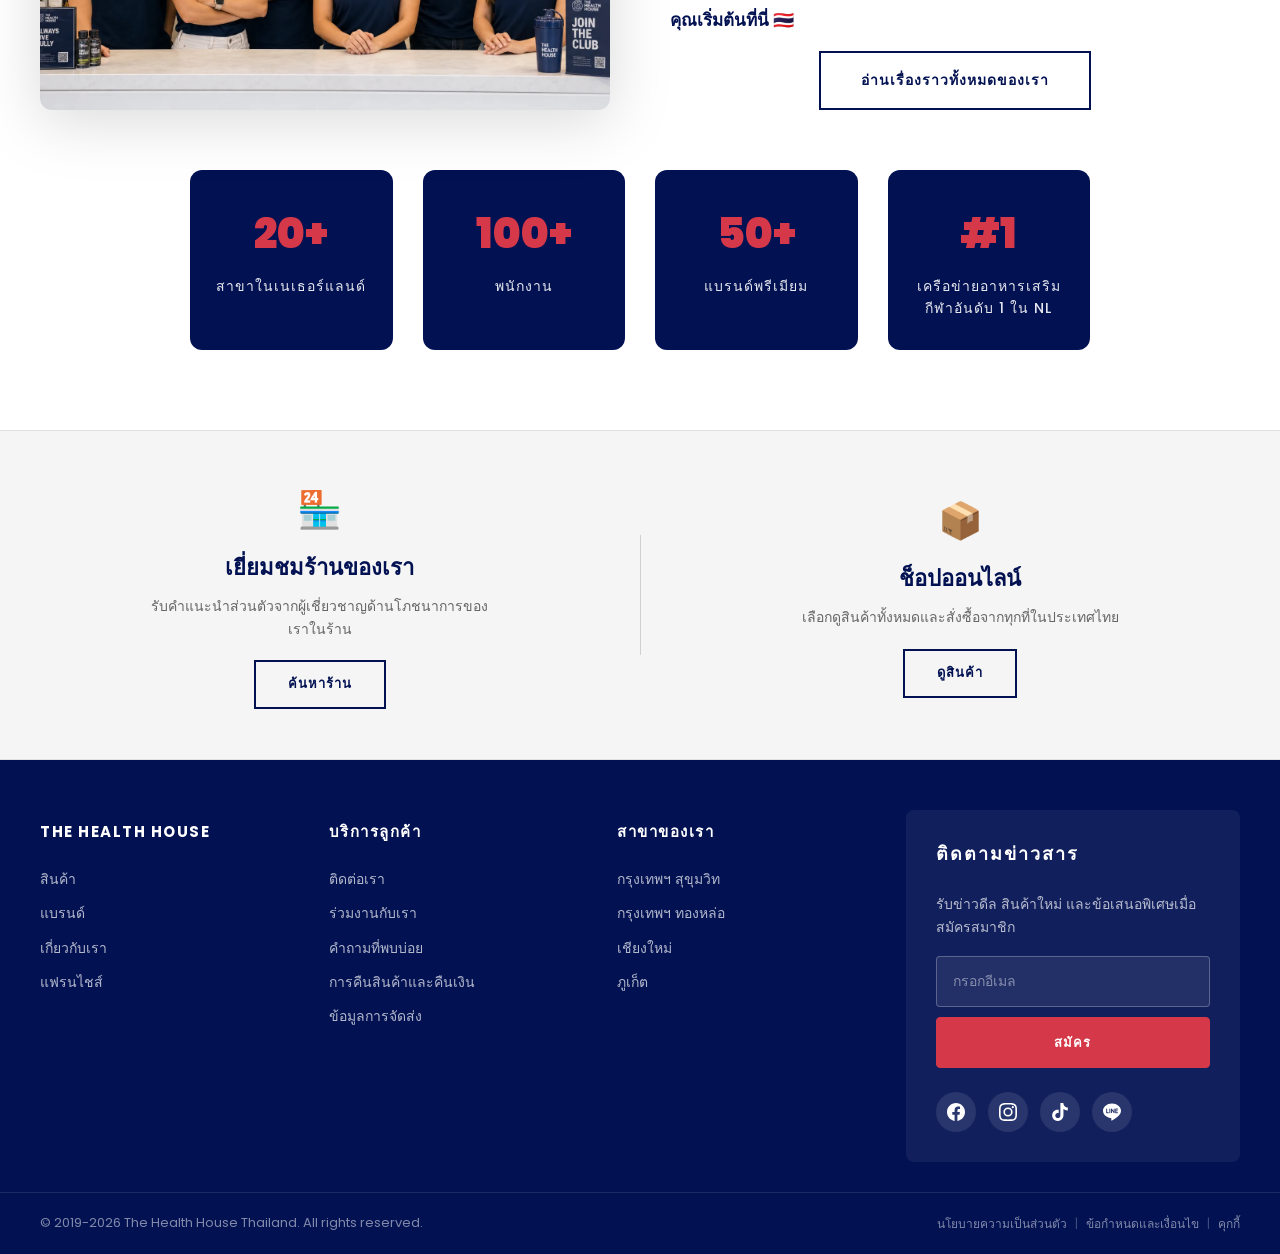
==== commit ed9c89ec: "Full SEO optimization: meta, OG, hreflang, sitemap, robots, JSON-LD" ====
--- a/index.html
+++ b/index.html
@@ -1,10 +1,64 @@
 <!DOCTYPE html>
-<html lang="en">
+<html lang="th">
 <head>
   <meta charset="UTF-8">
   <meta name="viewport" content="width=device-width, initial-scale=1.0">
-  <title>The Health House Thailand</title>
+  <meta name="description" content="The Health House Thailand — #1 Sports Nutrition Store from the Netherlands, now in Thailand. Premium supplements, protein, pre-workout & personal advice.">
+  <meta name="robots" content="index, follow">
+  <link rel="canonical" href="https://www.thehealthhouse.asia/">
+  
+  <!-- Open Graph -->
+  <meta property="og:type" content="website">
+  <meta property="og:title" content="The Health House Thailand | Sports Nutrition & Supplements">
+  <meta property="og:description" content="The Health House Thailand — #1 Sports Nutrition Store from the Netherlands, now in Thailand. Premium supplements, protein, pre-workout & personal advice.">
+  <meta property="og:url" content="https://www.thehealthhouse.asia/">
+  <meta property="og:site_name" content="The Health House Thailand">
+  <meta property="og:image" content="https://www.thehealthhouse.asia/assets/about-team.webp">
+  <meta property="og:locale" content="th_TH">
+  <meta property="og:locale:alternate" content="en_US">
+  <meta property="og:locale:alternate" content="nl_NL">
+  
+  <!-- Twitter Card -->
+  <meta name="twitter:card" content="summary_large_image">
+  <meta name="twitter:title" content="The Health House Thailand | Sports Nutrition & Supplements">
+  <meta name="twitter:description" content="The Health House Thailand — #1 Sports Nutrition Store from the Netherlands, now in Thailand. Premium supplements, protein, pre-workout & personal advice.">
+  <meta name="twitter:image" content="https://www.thehealthhouse.asia/assets/about-team.webp">
+  
+  <!-- Hreflang -->
+  <link rel="alternate" hreflang="th" href="https://www.thehealthhouse.asia/">
+  <link rel="alternate" hreflang="en" href="https://www.thehealthhouse.asia/">
+  <link rel="alternate" hreflang="nl" href="https://www.thehealthhouse.asia/">
+  <link rel="alternate" hreflang="x-default" href="https://www.thehealthhouse.asia/">
+  
+  <!-- Favicon -->
+  <link rel="icon" type="image/svg+xml" href="assets/tth-logo.svg">
+  <link rel="apple-touch-icon" href="assets/tth-logo.svg">
+  <title>The Health House Thailand | Sports Nutrition & Supplements</title>
   <link rel="stylesheet" href="styles.css">
+
+    <script type="application/ld+json">
+    {
+      "@context": "https://schema.org",
+      "@type": "Organization",
+      "name": "The Health House Thailand",
+      "url": "https://www.thehealthhouse.asia",
+      "logo": "https://www.thehealthhouse.asia/assets/tth-logo.svg",
+      "description": "Premium sports nutrition store from the Netherlands, now in Thailand",
+      "address": {
+        "@type": "PostalAddress",
+        "addressCountry": "TH"
+      }
+    }
+    </script>
+    <script type="application/ld+json">
+    {
+      "@context": "https://schema.org",
+      "@type": "WebSite",
+      "name": "The Health House Thailand",
+      "url": "https://www.thehealthhouse.asia",
+      "inLanguage": ["th", "en", "nl"]
+    }
+    </script>
 </head>
 <body>
 
@@ -49,8 +103,24 @@
         <a href="#locations" data-i18n="navLocations">VISIT A STORE</a>
         <a href="about.html" data-i18n="navAbout">ABOUT US</a>
       </nav>
+      <button class="hamburger" onclick="toggleMobileMenu()" aria-label="Menu">
+        <span></span><span></span><span></span>
+      </button>
     </div>
   </header>
+
+  <!-- Mobile Menu -->
+  <div class="mobile-overlay" onclick="toggleMobileMenu()"></div>
+  <div class="mobile-menu">
+    <a href="products.html" data-i18n="navProducts">PRODUCTS</a>
+    <a href="#locations" data-i18n="navLocations" onclick="toggleMobileMenu()">VISIT A STORE</a>
+    <a href="about.html" data-i18n="navAbout">ABOUT US</a>
+    <div class="mobile-lang">
+      <button onclick="setLang('en')" id="mob-btn-en">EN</button>
+      <button onclick="setLang('nl')" id="mob-btn-nl">NL</button>
+      <button onclick="setLang('th')" class="active" id="mob-btn-th">TH</button>
+    </div>
+  </div>
 
   <!-- ===== HERO SECTION (exact match THH.nl layout) ===== -->
   <section class="hero page-hero">
--- a/styles.css
+++ b/styles.css
@@ -194,6 +194,89 @@
 }
 .header-nav a:hover::after { width: 100%; }
 
+/* ===== HAMBURGER MENU ===== */
+.hamburger {
+  display: none;
+  flex-direction: column;
+  gap: 5px;
+  background: none;
+  border: none;
+  cursor: pointer;
+  padding: 8px;
+  z-index: 1001;
+  margin-left: auto;
+}
+.hamburger span {
+  display: block;
+  width: 24px;
+  height: 2.5px;
+  background: var(--white);
+  border-radius: 2px;
+  transition: all 0.3s ease;
+}
+.hamburger.active span:nth-child(1) { transform: rotate(45deg) translate(5px, 5px); }
+.hamburger.active span:nth-child(2) { opacity: 0; }
+.hamburger.active span:nth-child(3) { transform: rotate(-45deg) translate(6px, -6px); }
+
+/* Mobile slide menu */
+.mobile-menu {
+  display: none;
+  position: fixed;
+  top: 0;
+  right: -100%;
+  width: 280px;
+  height: 100vh;
+  background: var(--navy);
+  z-index: 1000;
+  padding: 80px 30px 30px;
+  transition: right 0.3s ease;
+  box-shadow: -4px 0 20px rgba(0,0,0,0.3);
+}
+.mobile-menu.open { right: 0; }
+.mobile-menu a {
+  display: block;
+  color: var(--white);
+  font-size: 16px;
+  font-weight: 600;
+  text-transform: uppercase;
+  padding: 16px 0;
+  border-bottom: 1px solid rgba(255,255,255,0.1);
+  letter-spacing: 0.5px;
+}
+.mobile-menu a:hover { color: var(--red); }
+.mobile-menu .mobile-lang {
+  display: flex;
+  gap: 10px;
+  margin-top: 24px;
+  padding-top: 16px;
+}
+.mobile-menu .mobile-lang button {
+  background: rgba(255,255,255,0.1);
+  color: var(--white);
+  border: 1px solid rgba(255,255,255,0.2);
+  padding: 8px 16px;
+  border-radius: 4px;
+  font-family: 'Poppins', sans-serif;
+  font-size: 13px;
+  font-weight: 600;
+  cursor: pointer;
+}
+.mobile-menu .mobile-lang button.active {
+  background: var(--red);
+  border-color: var(--red);
+}
+.mobile-overlay {
+  display: none;
+  position: fixed;
+  top: 0;
+  left: 0;
+  width: 100%;
+  height: 100%;
+  background: rgba(0,0,0,0.5);
+  z-index: 999;
+}
+.mobile-overlay.open { display: block; }
+
 /* ===== HERO SECTION (exact match THH.nl) ===== */
 .page-hero {
   position: relative;
@@ -624,11 +707,12 @@
   padding: 0;
 }
 .footer-main {
-  padding: 60px 40px 40px;
+  padding: 0;
 }
 .footer-inner {
   max-width: 1400px;
   margin: 0 auto;
+  padding: 60px 40px 40px;
   display: grid;
   grid-template-columns: 1fr 1fr 1fr 1.4fr;
   gap: 50px;
@@ -671,6 +755,58 @@
 .footer-col ul li a:hover {
   color: var(--white);
   padding-left: 6px;
+}
+
+/* Contact form in footer */
+.footer-form {
+  display: flex;
+  flex-direction: column;
+  gap: 10px;
+  margin-top: 16px;
+}
+.footer-form input,
+.footer-form textarea {
+  width: 100%;
+  padding: 12px 14px;
+  border: 1px solid rgba(255,255,255,0.25);
+  background: rgba(255,255,255,0.08);
+  color: var(--white);
+  font-family: 'Poppins', sans-serif;
+  font-size: 14px;
+  border-radius: 4px;
+  outline: none;
+  box-sizing: border-box;
+  transition: border-color 0.3s;
+}
+.footer-form input:focus,
+.footer-form textarea:focus {
+  border-color: var(--red);
+}
+.footer-form input::placeholder,
+.footer-form textarea::placeholder {
+  color: rgba(255,255,255,0.45);
+}
+.footer-form textarea {
+  min-height: 80px;
+  resize: vertical;
+}
+.footer-form button {
+  width: 100%;
+  padding: 14px 24px;
+  background: var(--red);
+  color: var(--white);
+  border: 1px solid var(--red);
+  font-family: 'Poppins', sans-serif;
+  font-size: 13px;
+  font-weight: 700;
+  text-transform: uppercase;
+  letter-spacing: 1px;
+  cursor: pointer;
+  border-radius: 4px;
+  transition: background 0.3s;
+}
+.footer-form button:hover {
+  background: #c02d3d;
 }
 
 /* Newsletter in footer */
@@ -687,22 +823,23 @@
 }
 .newsletter-form {
   display: flex;
-  gap: 0;
+  flex-direction: column;
+  gap: 10px;
   margin-top: 16px;
   margin-bottom: 24px;
 }
 .newsletter-form input {
-  flex: 1;
+  width: 100%;
   padding: 14px 16px;
   border: 1px solid rgba(255,255,255,0.25);
-  border-right: none;
   background: rgba(255,255,255,0.08);
   color: var(--white);
   font-family: 'Poppins', sans-serif;
   font-size: 14px;
-  border-radius: 4px 0 0 4px;
+  border-radius: 4px;
   outline: none;
   transition: border-color 0.3s;
+  box-sizing: border-box;
 }
 .newsletter-form input:focus {
   border-color: var(--red);
@@ -711,6 +848,7 @@
   color: rgba(255,255,255,0.45);
 }
 .newsletter-form button {
+  width: 100%;
   padding: 14px 24px;
   background: var(--red);
   color: var(--white);
@@ -721,7 +859,7 @@
   text-transform: uppercase;
   letter-spacing: 1px;
   cursor: pointer;
-  border-radius: 0 4px 4px 0;
+  border-radius: 4px;
   transition: background 0.3s;
   white-space: nowrap;
 }
@@ -895,19 +1033,36 @@
 @media (max-width: 768px) {
   .product-grid { grid-template-columns: repeat(2, 1fr); }
   .categories-grid { grid-template-columns: 1fr; }
+  
+  /* Header mobile fixes */
   .header-nav { display: none; }
-  .info-bar { padding: 0 16px; }
+  .hamburger { display: flex; }
+  .mobile-menu { display: block; }
+  .info-bar { padding: 0 12px; height: auto; min-height: 48px; }
+  .info-bar-inner { flex-wrap: wrap; gap: 8px; padding: 8px 0; }
+  .info-bar-left { font-size: 11px; width: 100%; justify-content: center; text-align: center; }
+  .info-bar-right { width: 100%; justify-content: center; gap: 8px; }
+  .search-box { min-width: 140px; flex: 1; }
+  .search-box input { font-size: 12px; }
+  .lang-switcher { gap: 4px; }
+  .lang-switcher button { padding: 4px 8px; font-size: 11px; }
   .site-header { padding: 10px 16px; }
+  
+  /* Content */
   .section { padding: 40px 16px; }
   .hero-title { width: 85%; left: 16px; }
   .hero-title h1 { font-size: 36px; line-height: 42px; }
   .section-title { font-size: 32px; }
-  .footer-main { padding: 40px 20px 30px; }
-  .footer-inner { grid-template-columns: 1fr; gap: 30px; }
+  
+  /* Footer */
+  .footer-main { padding: 0; }
+  .footer-inner { grid-template-columns: 1fr; gap: 30px; padding: 40px 20px 30px; }
   .footer-newsletter { margin: 0; }
   .footer-bottom { padding: 16px 20px; }
   .footer-bottom-inner { flex-direction: column; gap: 12px; text-align: center; }
   .footer-legal { flex-wrap: wrap; justify-content: center; }
+  
+  /* About page */
   .about-hero h1 { font-size: 28px; }
   .about-hero-desc { font-size: 14px; }
   .about-promise-grid { grid-template-columns: 1fr; }
@@ -915,8 +1070,20 @@
   .timeline-item { flex-direction: column; gap: 8px; }
   .timeline-year { min-width: auto; text-align: left; }
   .about-stats-inner { grid-template-columns: repeat(2, 1fr); }
+  
+  /* Products page */
   .category-filter-inner { flex-wrap: wrap; justify-content: center; }
   .products-banner h1 { font-size: 24px; }
+}
+
+@media (max-width: 480px) {
+  .info-bar-right .search-box { display: none; }
+  .info-bar-right .icon-btn { display: none; }
+  .info-bar-left { font-size: 10px; }
+  .hero-title h1 { font-size: 28px; line-height: 34px; }
+  .hero-title .title-sub { font-size: 12px; }
+  .announcement-bar { font-size: 12px; padding: 8px 10px; }
+  .product-grid { grid-template-columns: repeat(2, 1fr); gap: 12px; }
 }
 
 /* ===== ABOUT PAGE HERO ===== */
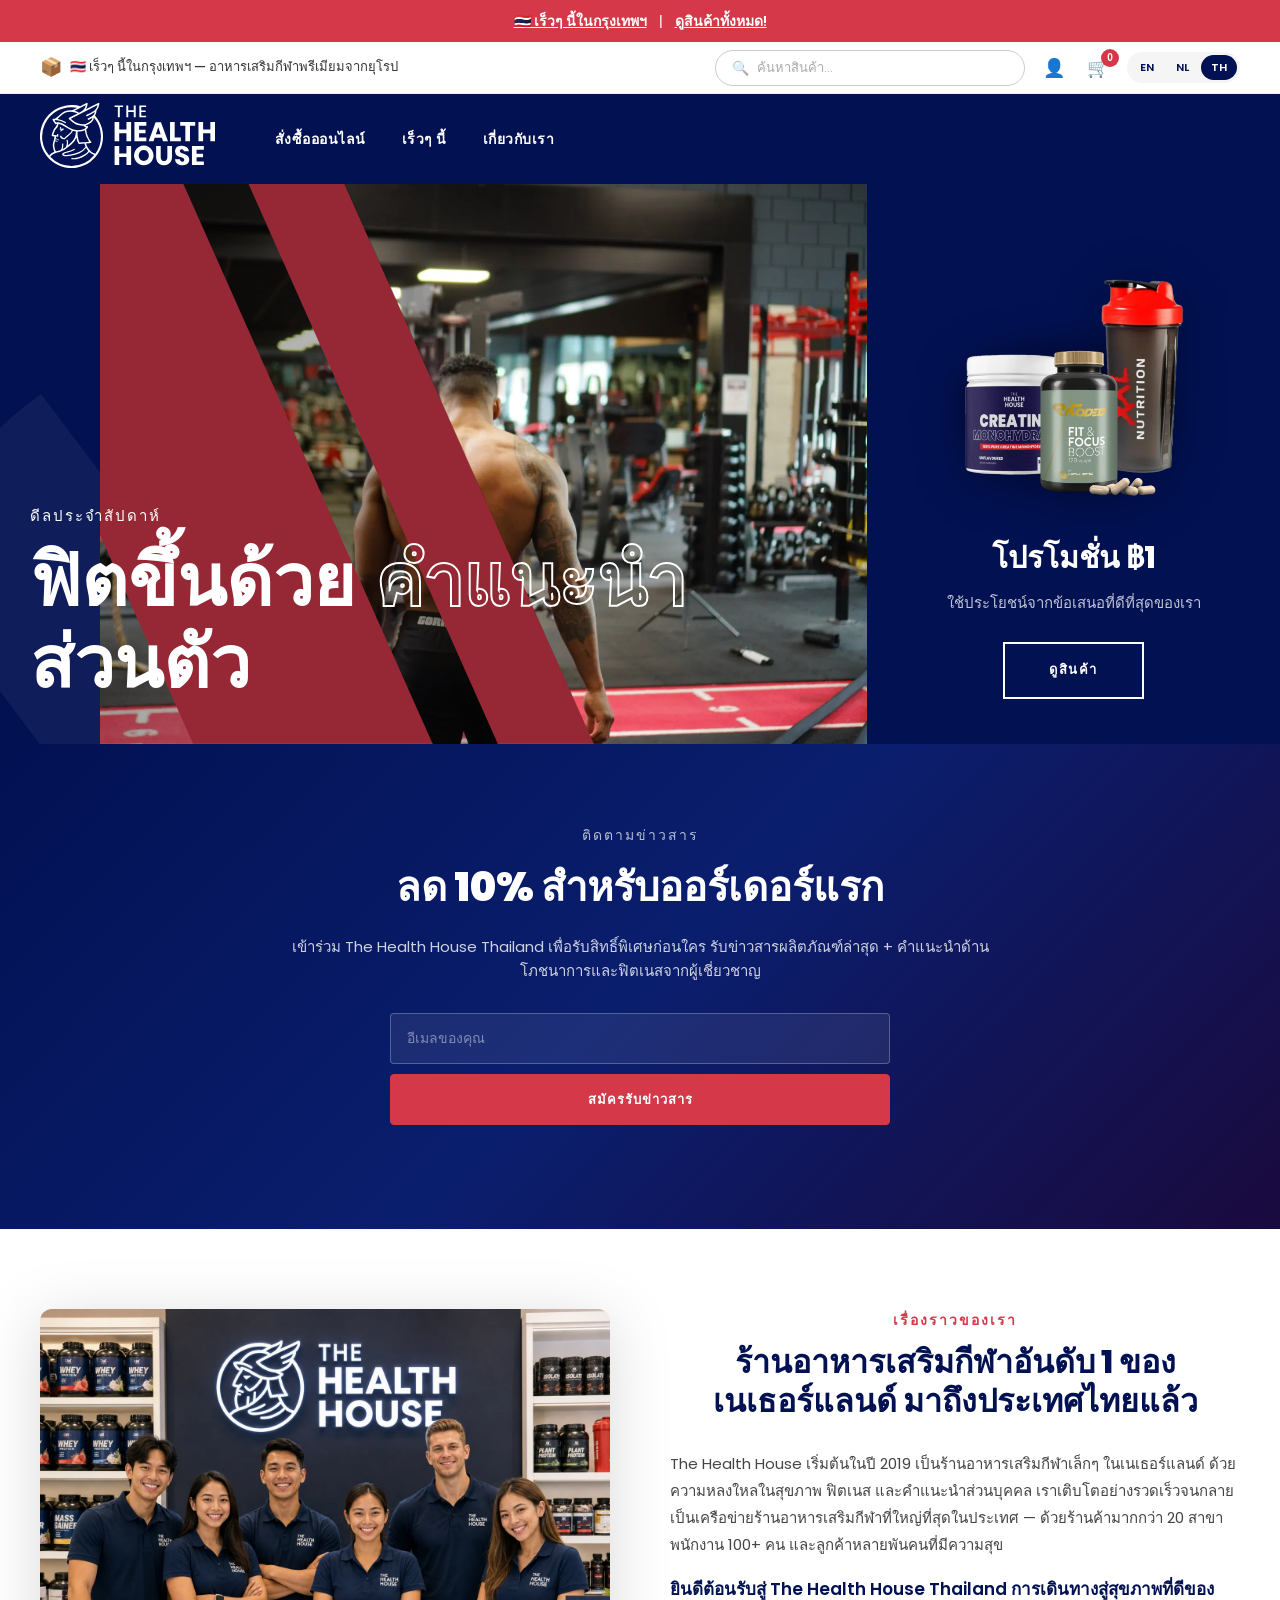
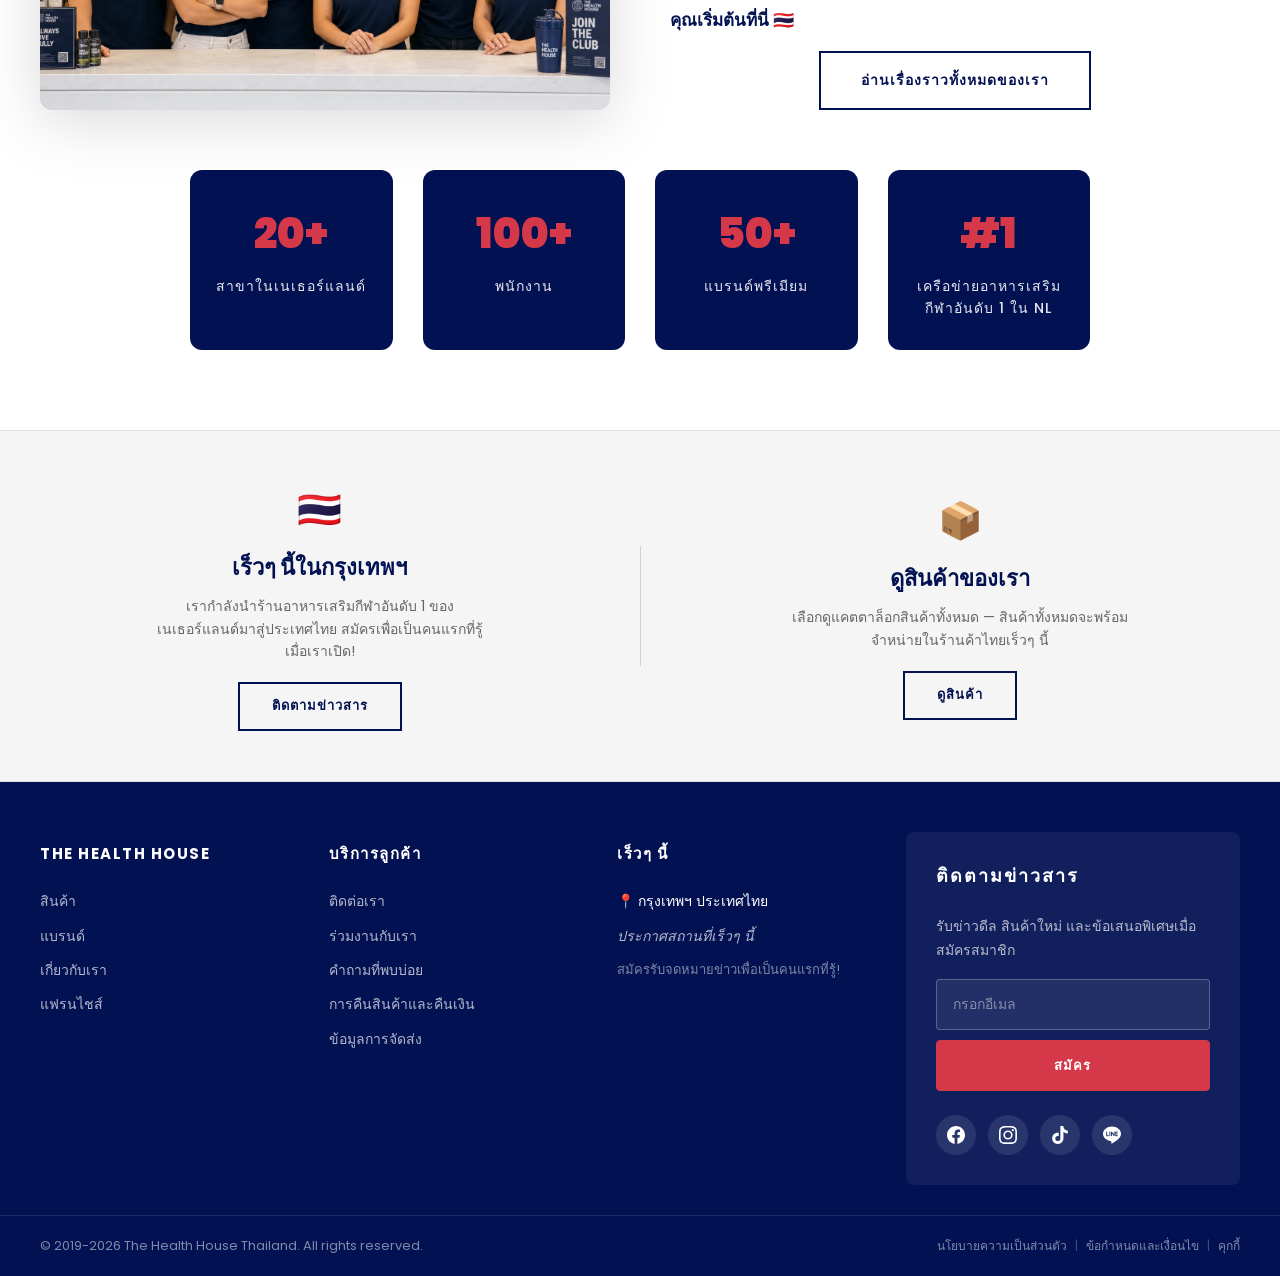
==== commit 69ce3bdf: "Update to pre-launch Bangkok: remove store locations, add Coming Soon messaging" ====
--- a/index.html
+++ b/index.html
@@ -64,7 +64,7 @@
 
   <!-- ===== LAYER 1: ANNOUNCEMENT BAR (RED) ===== -->
   <div class="announcement-bar">
-    <a href="#locations" data-i18n="annLink1">FIND A STORE</a>
+    <a href="#about-us" data-i18n="annLink1">🇹🇭 COMING TO BANGKOK SOON</a>
     <span class="divider">|</span>
     <a href="products.html" data-i18n="annLink2">VIEW OUR PRODUCTS!</a>
   </div>
@@ -74,7 +74,7 @@
     <div class="info-bar-inner">
       <div class="info-bar-left">
         <span class="icon">📦</span>
-        <span data-i18n="shippingInfo">Free shipping – Order before 18:00, delivered within 2 days</span>
+        <span data-i18n="shippingInfo">🇹🇭 Coming soon to Bangkok — Premium European sports nutrition</span>
       </div>
       <div class="info-bar-right">
         <div class="search-box">
@@ -100,7 +100,7 @@
       </a>
       <nav class="header-nav">
         <a href="products.html" data-i18n="navProducts">PRODUCTS</a>
-        <a href="#locations" data-i18n="navLocations">VISIT A STORE</a>
+        <a href="#about-us" data-i18n="navLocations">COMING SOON</a>
         <a href="about.html" data-i18n="navAbout">ABOUT US</a>
       </nav>
       <button class="hamburger" onclick="toggleMobileMenu()" aria-label="Menu">
@@ -113,7 +113,7 @@
   <div class="mobile-overlay" onclick="toggleMobileMenu()"></div>
   <div class="mobile-menu">
     <a href="products.html" data-i18n="navProducts">PRODUCTS</a>
-    <a href="#locations" data-i18n="navLocations" onclick="toggleMobileMenu()">VISIT A STORE</a>
+    <a href="#about-us" data-i18n="navLocations" onclick="toggleMobileMenu()">COMING SOON</a>
     <a href="about.html" data-i18n="navAbout">ABOUT US</a>
     <div class="mobile-lang">
       <button onclick="setLang('en')" id="mob-btn-en">EN</button>
@@ -201,16 +201,16 @@
   <section class="prefooter-cta">
     <div class="prefooter-inner">
       <div class="prefooter-card">
-        <div class="prefooter-icon">🏪</div>
-        <h3 data-i18n="prefooterVisitTitle">Visit Our Store</h3>
-        <p data-i18n="prefooterVisitText">Get personal advice from our nutrition experts in-store</p>
-        <a href="#locations" class="prefooter-btn" data-i18n="prefooterVisitBtn">FIND A STORE</a>
+        <div class="prefooter-icon">🇹🇭</div>
+        <h3 data-i18n="prefooterVisitTitle">Coming to Bangkok</h3>
+        <p data-i18n="prefooterVisitText">We're bringing the Netherlands' #1 sports nutrition store to Thailand. Sign up to be the first to know when we open!</p>
+        <a href="#about" class="prefooter-btn" data-i18n="prefooterVisitBtn">STAY UPDATED</a>
       </div>
       <div class="prefooter-divider"></div>
       <div class="prefooter-card">
         <div class="prefooter-icon">📦</div>
-        <h3 data-i18n="prefooterShopTitle">Shop Online</h3>
-        <p data-i18n="prefooterShopText">Browse our full product range and order from anywhere in Thailand</p>
+        <h3 data-i18n="prefooterShopTitle">Preview Our Products</h3>
+        <p data-i18n="prefooterShopText">Browse our full product catalog — all products will be available in our Thai stores soon</p>
         <a href="products.html" class="prefooter-btn" data-i18n="prefooterShopBtn">BROWSE PRODUCTS</a>
       </div>
     </div>
@@ -243,15 +243,14 @@
           </ul>
         </div>
 
-        <!-- Col 3: Our Locations -->
+        <!-- Col 3: Coming Soon -->
         <div class="footer-col" id="locations">
-          <h3 data-i18n="footerLocTitle">Our Locations</h3>
+          <h3 data-i18n="footerLocTitle">Coming Soon</h3>
           <ul>
-            <li><a href="#" data-i18n="footerLoc1">Bangkok Sukhumvit</a></li>
-            <li><a href="#" data-i18n="footerLoc2">Bangkok Thonglor</a></li>
-            <li><a href="#" data-i18n="footerLoc3">Chiang Mai</a></li>
-            <li><a href="#" data-i18n="footerLoc4">Phuket</a></li>
+            <li><span data-i18n="footerLoc1">📍 Bangkok, Thailand</span></li>
+            <li><span data-i18n="footerLoc2" style="opacity: 0.7; font-style: italic;">Location announcement coming soon</span></li>
           </ul>
+          <p style="margin-top: 12px; font-size: 13px; opacity: 0.7;" data-i18n="footerLocNote">Sign up for our newsletter to be the first to know!</p>
         </div>
 
         <!-- Col 4: Stay Connected -->
--- a/styles.css
+++ b/styles.css
@@ -11,8 +11,8 @@
 }
 
 * { margin: 0; padding: 0; box-sizing: border-box; }
-html { scroll-behavior: smooth; }
-body { font-family: 'Poppins', sans-serif; color: var(--text-dark); line-height: 1.6; }
+html { scroll-behavior: smooth; overflow-x: hidden; }
+body { font-family: 'Poppins', sans-serif; color: var(--text-dark); line-height: 1.6; overflow-x: hidden; }
 a { text-decoration: none; color: inherit; }
 img { max-width: 100%; height: auto; }
 
@@ -281,7 +281,7 @@
 .page-hero {
   position: relative;
   background: var(--navy);
-  overflow: visible;
+  overflow: hidden;
   padding: 0;
 }
 /* Subtle background pattern overlay */
